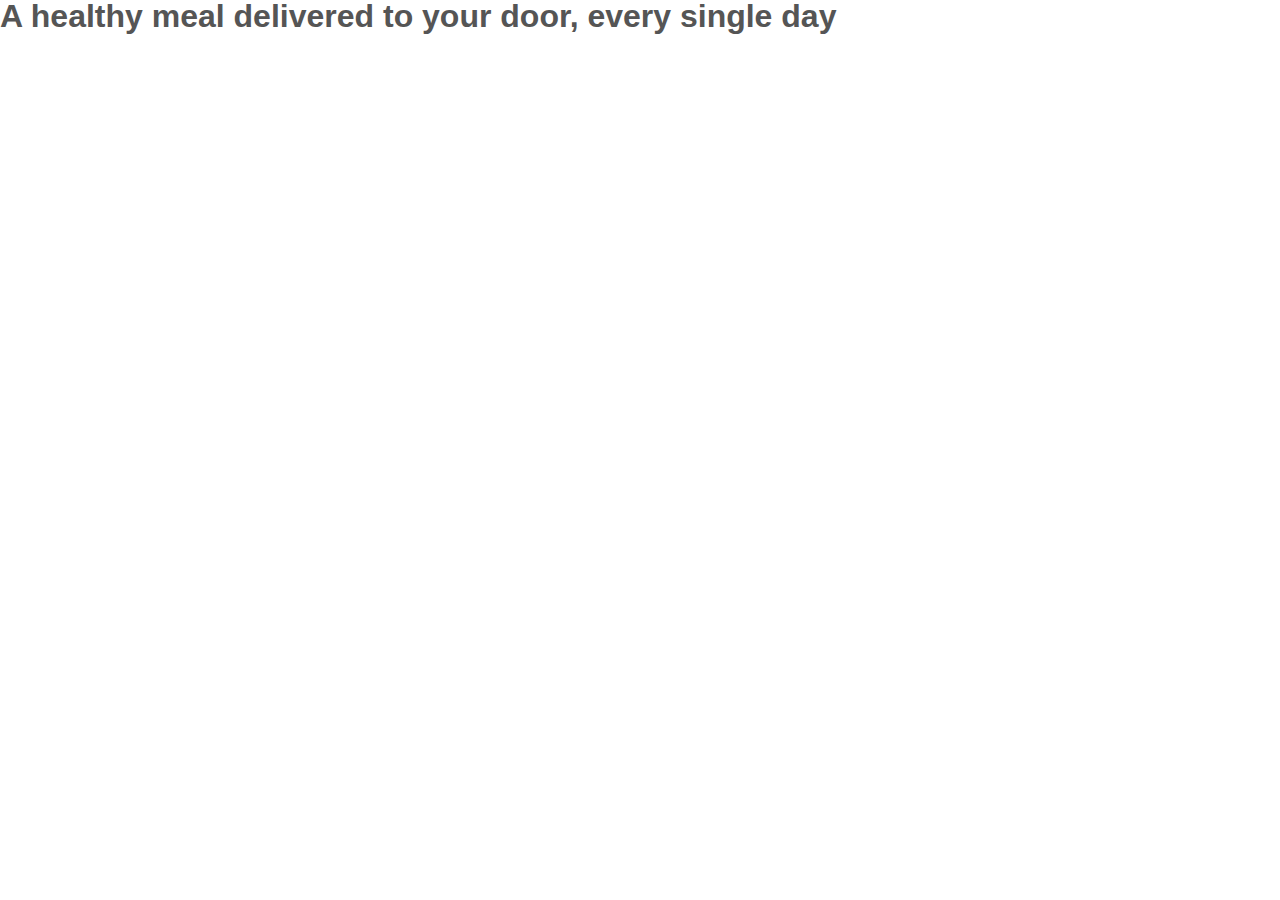
==== index.html @ 11e94edd "chotu ne padhne nhi diya" ====
<!DOCTYPE html>
<html lang="en">
  <head>
    <meta charset="UTF-8" />
    <meta name="viewport" content="width=device-width, initial-scale=1.0" />
    <link rel="stylesheet" href="./css/style.css" />
    <title>Omnifood</title>
  </head>
  <body>
    <h1>A healthy meal delivered to your door, every single day</h1>
  </body>
</html>
---- css/style.css ----
/*
--- 01 TYPOGRAPHY SYSTEM
- Font sizes(px)
10 / 12 / 14 / 16 / 18 / 20 / 24 / 30 / 36 / 44 / 52 / 62 / 74 / 86 / 98

- Font weights
Default:400
-Line heights
Default:1

- SPACING SYSTEM(px)
2 / 4 / 8 / 12 / 16 / 24 / 32 / 48 / 64 / 80 / 96 /128

--- 02 COLORS

Primary:#e67e22
- Tints:
- Shades:
- Accents:
- Greys:
#555

--- 05 SHADOWS

--- 06 BORDER-RADIUS

--- 07 WHITESPACE

-Spacing System(px)
2 / 4 / 8 / 12 / 16 / 24 / 32 / 48 / 64 / 80 / 96 / 128



-->unsplash.com for images 
-->uifaces.co for user faces
*/

* {
  margin: 0;
  padding: 0;
  box-sizing: border-box;
}

body {
  font-family: sans-serif;
  line-height: 1;
  font-weight: 400;
  color: #555;
}
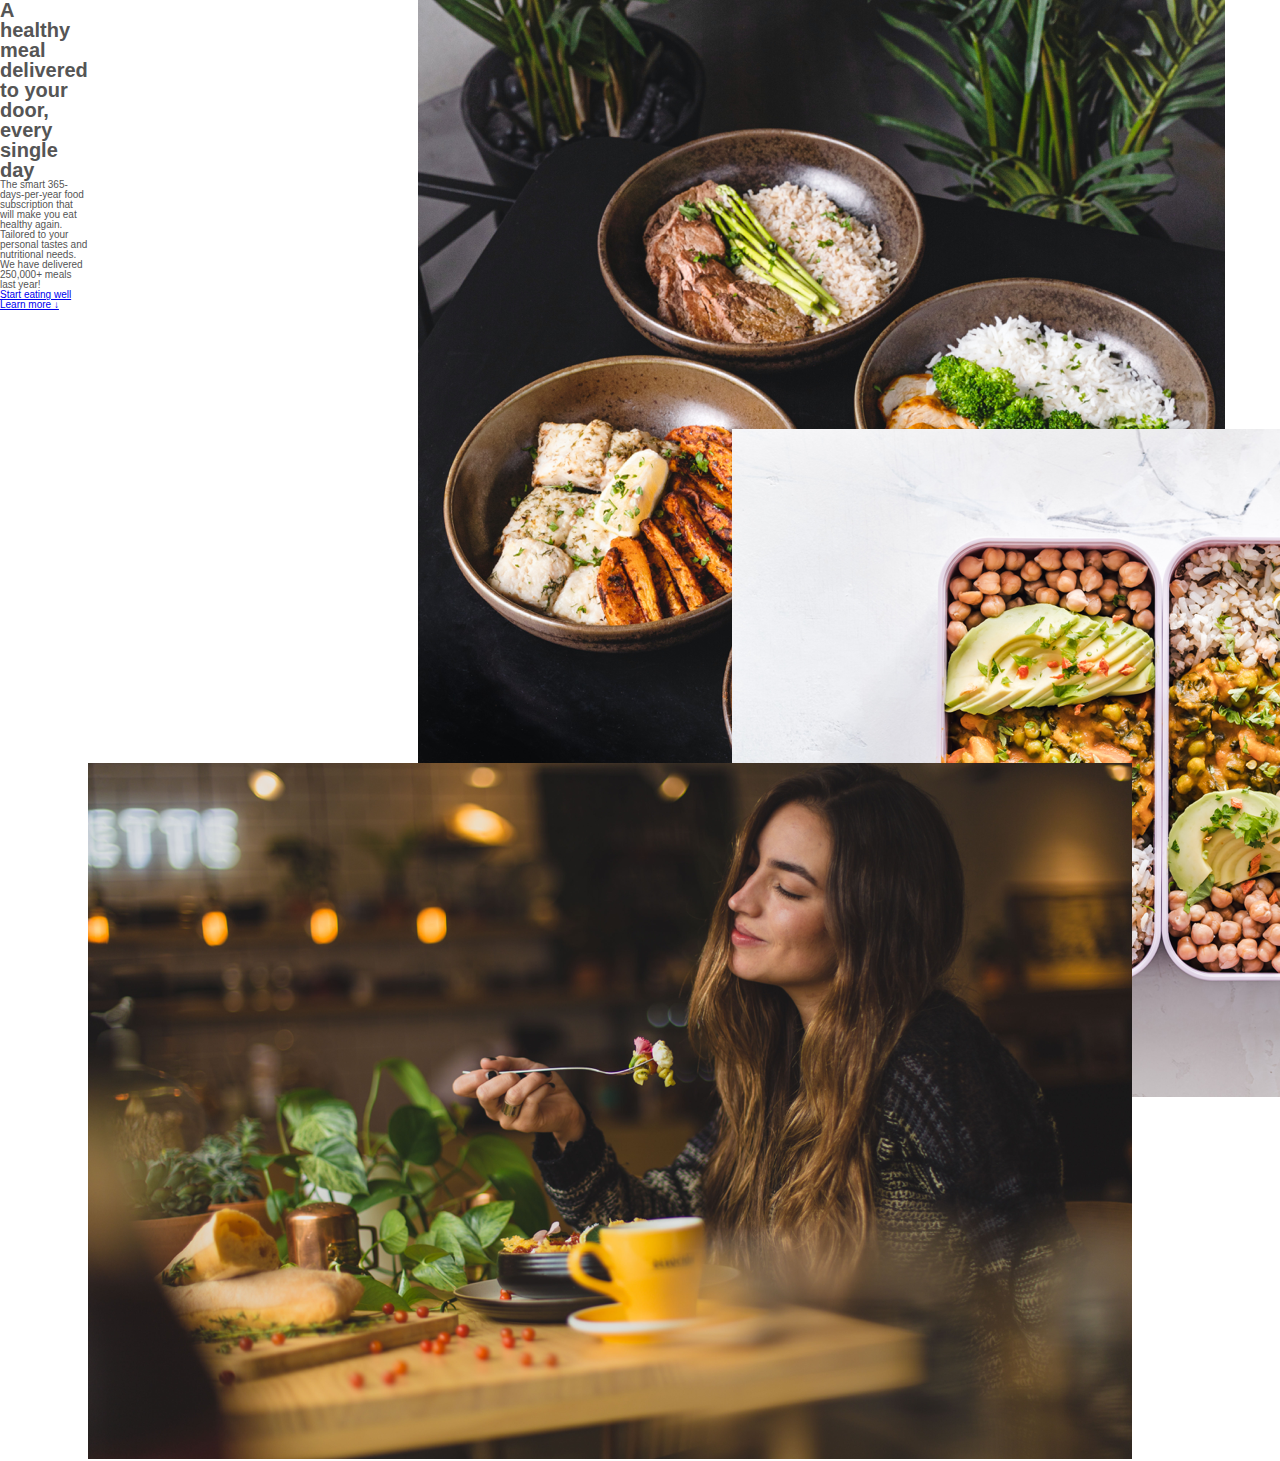
==== commit 7c93448d: "hero section" ====
--- a/index.html
+++ b/index.html
@@ -7,6 +7,28 @@
     <title>Omnifood</title>
   </head>
   <body>
-    <h1>A healthy meal delivered to your door, every single day</h1>
+    <section class="section-hero">
+      <div class="hero">
+        <div class="hero-text-box">
+          <h1 class="heading-primary">
+            A healthy meal delivered to your door, every single day
+          </h1>
+          <p class="hero-description">
+            The smart 365-days-per-year food subscription that will make you eat
+            healthy again. Tailored to your personal tastes and nutritional
+            needs. We have delivered 250,000+ meals last year!
+          </p>
+          <a href="#" class="btn">Start eating well</a>
+          <a href="#" class="btn">Learn more &darr;</a>
+        </div>
+        <div class="hero-img-box">
+          <img
+          class="hero-img"
+            src="./content/img/hero.png"
+            alt="women enjoying food,meals in sotrage container, and food bowls on a table"
+          />
+        </div>
+      </div>
+    </section>
   </body>
 </html>
--- a/css/style.css
+++ b/css/style.css
@@ -34,7 +34,9 @@
 -->unsplash.com for images 
 -->uifaces.co for user faces
 */
-
+html {
+  font-size: 62.5%;
+}
 * {
   margin: 0;
   padding: 0;
@@ -47,3 +49,10 @@
   font-weight: 400;
   color: #555;
 }
+.hero {
+  display: grid;
+  grid-template-columns: 1fr 1fr;
+}
+/* .hero-img {
+  width: 100%;
+} */
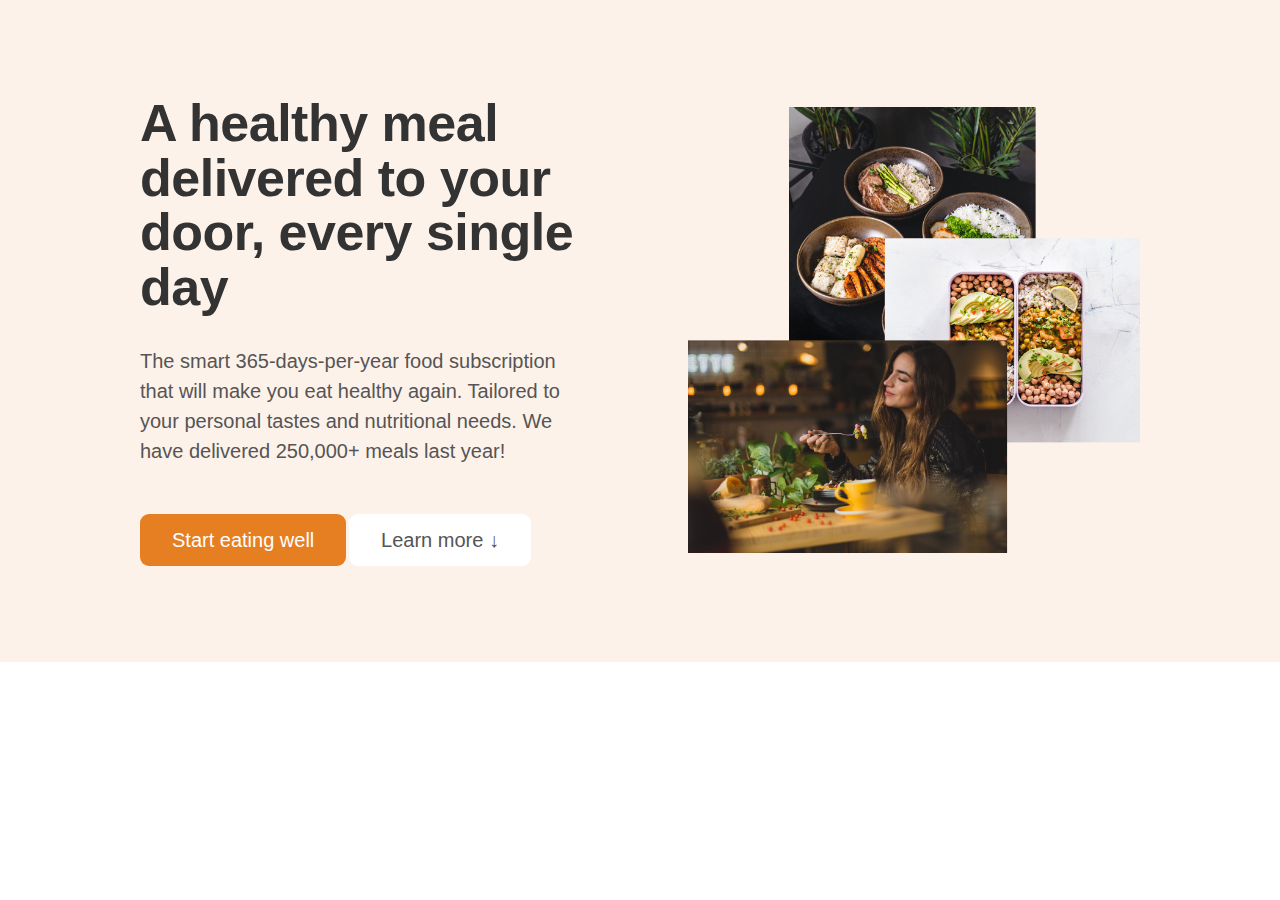
==== commit 0b68014b: "changes" ====
--- a/index.html
+++ b/index.html
@@ -18,12 +18,12 @@
             healthy again. Tailored to your personal tastes and nutritional
             needs. We have delivered 250,000+ meals last year!
           </p>
-          <a href="#" class="btn">Start eating well</a>
-          <a href="#" class="btn">Learn more &darr;</a>
+          <a href="#" class="btn btn--full">Start eating well</a>
+          <a href="#" class="btn btn--outline">Learn more &darr;</a>
         </div>
         <div class="hero-img-box">
           <img
-          class="hero-img"
+            class="hero-img"
             src="./content/img/hero.png"
             alt="women enjoying food,meals in sotrage container, and food bowls on a table"
           />
--- a/css/style.css
+++ b/css/style.css
@@ -14,12 +14,12 @@
 --- 02 COLORS
 
 Primary:#e67e22
-- Tints:
+- Tints:#fdf2e9
 - Shades:
 - Accents:
 - Greys:
 #555
-
+#333
 --- 05 SHADOWS
 
 --- 06 BORDER-RADIUS
@@ -33,6 +33,7 @@
 
 -->unsplash.com for images 
 -->uifaces.co for user faces
+-->tints and shades generator
 */
 html {
   font-size: 62.5%;
@@ -49,10 +50,65 @@
   font-weight: 400;
   color: #555;
 }
+.section-hero {
+  background-color: #fdf2e9;
+  padding: 9.6rem 0;
+}
+
 .hero {
+  margin: 0 auto;
+  max-width: 100rem;
   display: grid;
   grid-template-columns: 1fr 1fr;
+  align-items: center;
+  column-gap: 9.6rem;
 }
-/* .hero-img {
+
+.heading-primary {
+  font-size: 5.2rem;
+  line-height: 1.05;
+  font-weight: 700;
+  color: #333;
+  letter-spacing: -0.5px;
+  margin-bottom: 3.2rem;
+}
+
+.hero-description {
+  font-size: 2rem;
+  line-height: 1.5;
+  margin-bottom: 4.8rem;
+}
+
+.btn:link,
+.btn:visited {
+  display: inline-block;
+  text-decoration: none;
+  font-size: 2rem;
+  padding: 1.6rem 3.2rem;
+  border-radius: 9px;
+}
+
+.btn--full:link,
+.btn--full:visited {
+  color: #ffff;
+  background-color: #e67e22;
+}
+.btn--full:hover,
+.btn--full:active {
+  background-color: #cf711f;
+}
+
+.btn--outline:link,
+.btn--outline:visited {
+  background-color: #ffff;
+  color: #555;
+}
+.btn--outline:hover,
+.btn--outline:active {
+  background-color: #fdf2e9;
+  color: #555;
+}
+
+.hero-img {
   width: 100%;
-} */
+}
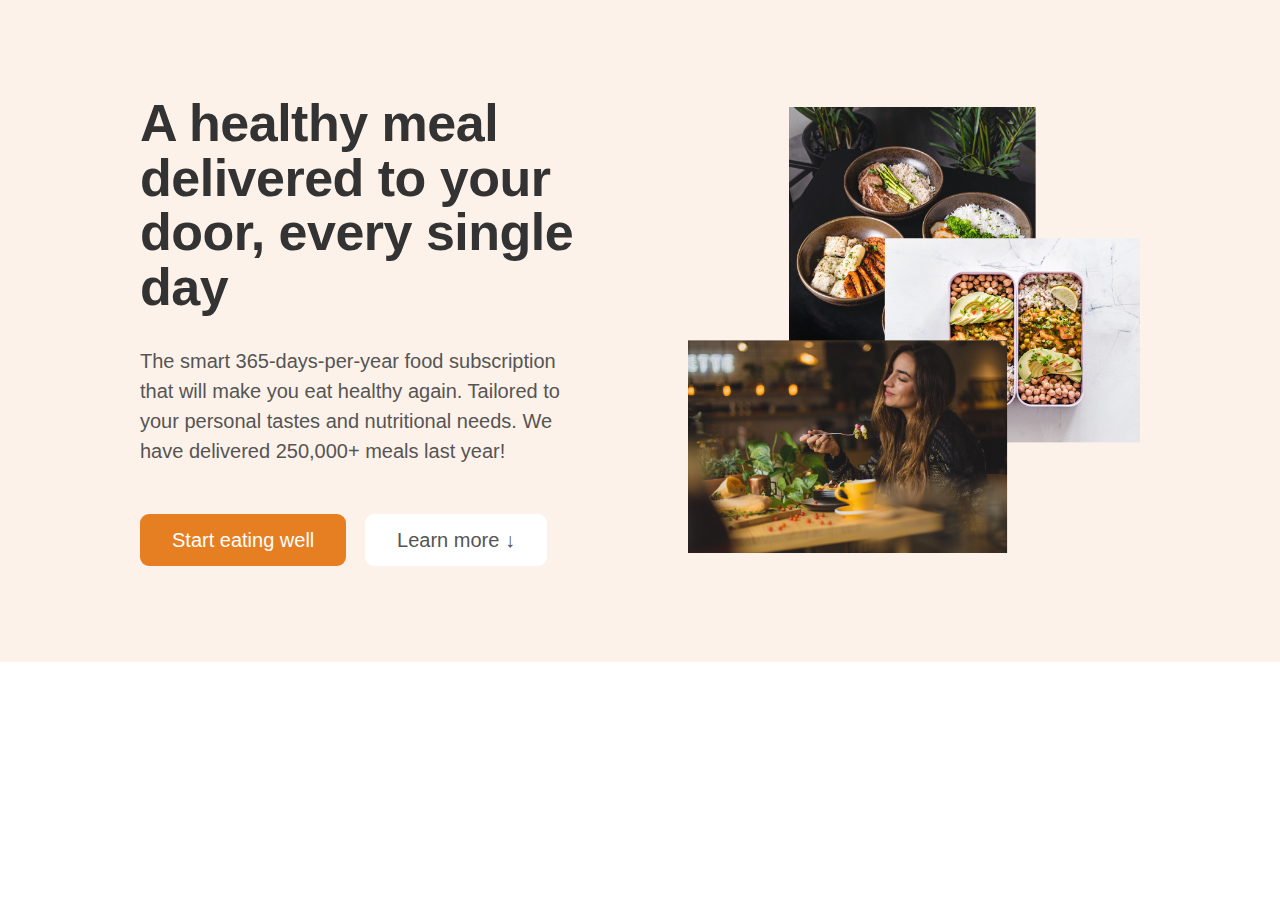
==== commit 4f239e6a: "changes" ====
--- a/index.html
+++ b/index.html
@@ -18,7 +18,9 @@
             healthy again. Tailored to your personal tastes and nutritional
             needs. We have delivered 250,000+ meals last year!
           </p>
-          <a href="#" class="btn btn--full">Start eating well</a>
+          <a href="#" class="btn btn--full margin-right-sm"
+            >Start eating well</a
+          >
           <a href="#" class="btn btn--outline">Learn more &darr;</a>
         </div>
         <div class="hero-img-box">
--- a/css/style.css
+++ b/css/style.css
@@ -86,6 +86,9 @@
   font-size: 2rem;
   padding: 1.6rem 3.2rem;
   border-radius: 9px;
+
+  /*we put transition on orignal state*/
+  transition: background-color 0.3s;
 }
 
 .btn--full:link,
@@ -107,8 +110,12 @@
 .btn--outline:active {
   background-color: #fdf2e9;
   color: #555;
+  box-shadow: inset 0 0 0 3px #fff;
 }
 
 .hero-img {
   width: 100%;
 }
+.margin-right-sm {
+  margin-right: 1.6rem !important;
+}
